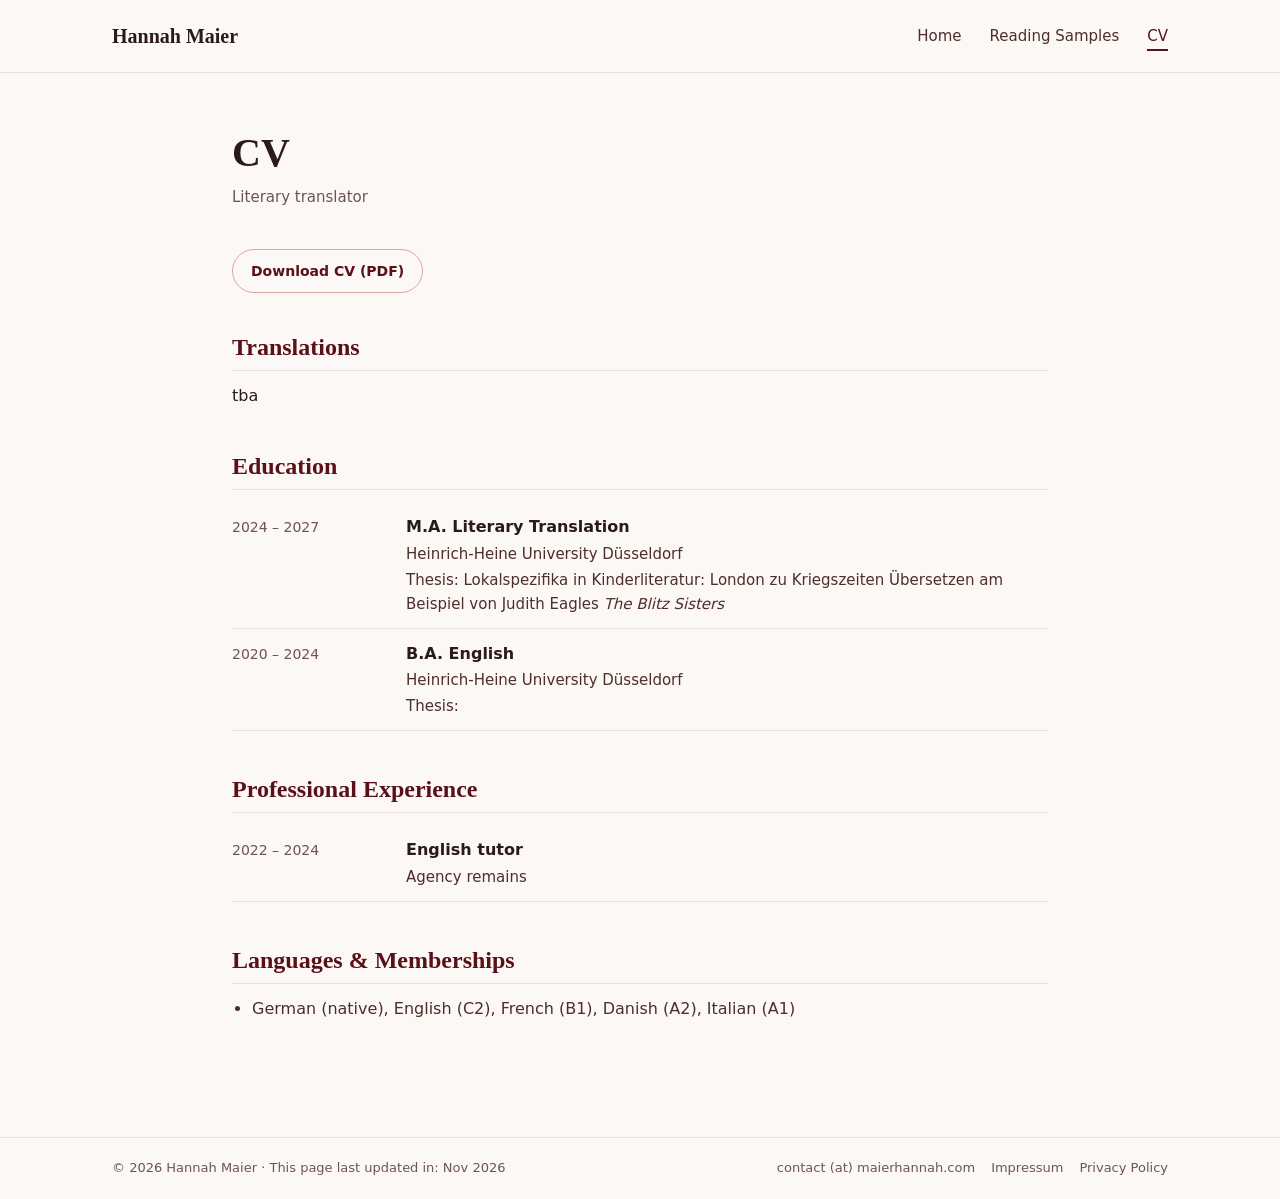
==== cv.html @ 493233e1 "initial commit" ====
<!DOCTYPE html>
<html lang="en">
<head>
  <meta charset="utf-8">
  <meta name="viewport" content="width=device-width, initial-scale=1">
  <title>CV – Hannah Maier</title>
  <link rel="stylesheet" href="css/style.css">
</head>
<body>

  <header class="site-header">
    <div class="container">
      <a class="site-name" href="index.html">Hannah Maier</a>
      <input type="checkbox" id="nav-toggle" class="nav-toggle">
      <label for="nav-toggle" class="nav-toggle-label"><span class="hamburger"></span><span class="visually-hidden">Menu</span></label>
      <nav class="site-nav" aria-label="Main">
        <ul>
          <li><a href="index.html">Home</a></li>
          <li><a href="samples.html">Reading Samples</a></li>
          <li><a href="cv.html" aria-current="page">CV</a></li>
        </ul>
      </nav>
    </div>
  </header>

  <main class="content">
    <h1 class="page-title">CV</h1>
    <p class="page-intro">Literary translator</p>
    <!-- Optional: delete if there's no PDF version -->
    <p class="cv-download"><a class="button button-secondary" href="cv/[Her-Name]-CV.pdf">Download CV (PDF)</a></p>

    <!-- Each section: copy one .cv-entry per item, newest first.
         Delete any section that doesn't apply yet. -->

    <section class="section">
      <h2 class="section-title">Translations</h2>
      tba
      <!--<div class="cv-entry">
        <span class="cv-date">[forthcoming 2027]</span>
        <div>
          <p class="cv-what">[Author]: <em>[German title]</em></p>
          <p class="cv-detail">[Publisher], from the [English] · original: <em>[Original title]</em></p>
        </div>
      </div>
      <div class="cv-entry">
        <span class="cv-date">[2026]</span>
        <div>
          <p class="cv-what">[Short story / excerpt / anthology contribution]</p>
          <p class="cv-detail">[Magazine, anthology or publisher]</p>
        </div>
      </div>-->
    </section>

    <section class="section">
      <h2 class="section-title">Education</h2>
      <div class="cv-entry">
        <span class="cv-date">2024 – 2027</span>
        <div>
          <p class="cv-what">M.A. Literary Translation</p>
          <p class="cv-detail">Heinrich-Heine University Düsseldorf</p>
          <p class="cv-detail">Thesis: Lokalspezifika in Kinderliteratur: London zu Kriegszeiten Übersetzen am Beispiel von Judith Eagles <i>The Blitz Sisters</i></p>
        </div>
      </div>
      <div class="cv-entry">
        <span class="cv-date">2020 – 2024</span>
        <div>
          <p class="cv-what">B.A. English</p>
          <p class="cv-detail">Heinrich-Heine University Düsseldorf</p>
          <p class="cv-detail">Thesis: </p>
        </div>
      </div>
    </section>

    <!--
    <section class="section">
      <h2 class="section-title">Workshops, Mentorships &amp; Grants</h2>
      <div class="cv-entry">
        <span class="cv-date">[2026]</span>
        <div>
          <p class="cv-what">[Workshop / mentorship / scholarship name]</p>
          <p class="cv-detail">[Organiser or funding body]</p>
        </div>
      </div>
    </section>-->

    <section class="section">
      <h2 class="section-title">Professional Experience</h2>
      <div class="cv-entry">
        
        <span class="cv-date">2022 – 2024</span>
        <div>
          <p class="cv-what">English tutor</p>
          <p class="cv-detail">Agency remains</p>
        </div>
      </div>
    </section>

    <section class="section">
      <h2 class="section-title">Languages &amp; Memberships</h2>
      <ul class="cv-list">
        <li>German (native), English (C2), French (B1), Danish (A2), Italian (A1)</li>
      </ul>
    </section>
  </main>

  <footer class="site-footer">
    <div class="container">
      <span>© 2026 Hannah Maier · This page last updated in: Nov 2026</span>
      <nav class="footer-links" aria-label="Legal and contact">
        <a href="mailto:contact@maierhannah.com">contact (at) maierhannah.com</a>
        <a href="impressum.html">Impressum</a>
        <a href="privacy.html">Privacy Policy</a>
      </nav>
    </div>
  </footer>

</body>
</html>
---- css/style.css ----
/* ---------- Design tokens ---------- */
:root {
  --color-text: #2B1A1C;          /* near-black with a burgundy tint */
  --color-text-muted: #4E2E2A;    /* chocolate brown from the board */
  --color-text-subtle: #6E5552;   /* soft brown for small labels */
  --color-accent: #5A1018;        /* deep burgundy (board background) */
  --color-accent-dark: #3F0A11;   /* hover state for links and button */
  --color-border: #EADFD9;        /* light rosy divider lines */
  --color-border-strong: #D9A9A3; /* dusty rose: icon circles, link boxes */
  --color-row: #F6ECE8;           /* blush tint on hover */
  --color-photo-bg: #F2E0DC;      /* blush behind the profile photo */
  --color-bg: #FBF8F5;            /* warm ivory from the monogram oval */

  --font-sans: "Inter", system-ui, -apple-system, "Segoe UI", Roboto, sans-serif;
  --font-serif: "Source Serif 4", Georgia, "Times New Roman", serif;

  --max-width: 1120px;
  --content-width: 880px;
  --radius: 6px;
}

/* ---------- Base ---------- */
*, *::before, *::after { box-sizing: border-box; }

html { -webkit-text-size-adjust: 100%; }

body {
  margin: 0;
  min-height: 100vh;
  display: flex;
  flex-direction: column;
  font-family: var(--font-sans);
  font-size: 16px;
  line-height: 1.6;
  color: var(--color-text);
  background: var(--color-bg);
}

main { flex: 1 0 auto; }

/* Home page: profile + facts row stacked and centred vertically */
.home main { display: flex; flex-direction: column; justify-content: center; align-items: stretch; }
.home .profile { width: 100%; }

a { color: var(--color-accent); text-decoration: none; }
a:hover { color: var(--color-accent-dark); text-decoration: underline; }
a:focus-visible, .nav-toggle:focus-visible + .nav-toggle-label {
  outline: 3px solid var(--color-accent);
  outline-offset: 3px;
  border-radius: 4px;
}

.married {
  font-style: italic;
  text-align-last: left;
}

h1, h2, h3 { font-family: var(--font-serif); line-height: 1.2; }

img { max-width: 100%; height: auto; }

.visually-hidden {
  position: absolute !important;
  width: 1px; height: 1px;
  overflow: hidden; clip: rect(0 0 0 0);
  white-space: nowrap;
}

.container { max-width: var(--max-width); margin: 0 auto; padding: 0 32px; }
.content   { max-width: var(--content-width); margin: 0 auto; padding: 56px 32px 72px; }

/* ---------- Header & navigation ---------- */
.site-header { border-bottom: 1px solid var(--color-border); }

.site-header .container {
  display: flex;
  flex-wrap: wrap;
  align-items: center;
  justify-content: space-between;
  gap: 16px;
  padding-top: 20px;
  padding-bottom: 20px;
}

.site-name {
  font-family: var(--font-serif);
  font-size: 20px;
  font-weight: 700;
  color: var(--color-text);
}
.site-name:hover { color: var(--color-text); text-decoration: none; }

.site-nav ul {
  display: flex;
  flex-wrap: wrap;
  gap: 28px;
  margin: 0;
  padding: 0;
  list-style: none;
  font-size: 15px;
  font-weight: 500;
}
.site-nav a { color: var(--color-text-muted); padding-bottom: 4px; }
.site-nav a:hover { color: var(--color-accent); text-decoration: none; }
.site-nav a[aria-current="page"] {
  color: var(--color-accent);
  border-bottom: 2px solid var(--color-accent);
}

/* Mobile menu (CSS only: a hidden checkbox toggles the menu) */
.nav-toggle { position: absolute; opacity: 0; width: 1px; height: 1px; }
.nav-toggle-label { display: none; }

@media (max-width: 760px) {
  .nav-toggle-label {
    display: flex;
    align-items: center;
    justify-content: center;
    width: 44px;
    height: 44px;
    border: 1px solid var(--color-border-strong);
    border-radius: 10px;
    cursor: pointer;
  }
  .nav-toggle-label .hamburger,
  .nav-toggle-label .hamburger::before,
  .nav-toggle-label .hamburger::after {
    display: block;
    width: 20px;
    height: 2px;
    background: var(--color-text);
    border-radius: 2px;
    position: relative;
    content: "";
  }
  .nav-toggle-label .hamburger::before { position: absolute; top: -6px; }
  .nav-toggle-label .hamburger::after  { position: absolute; top: 6px; }

  .site-nav { display: none; width: 100%; }
  .nav-toggle:checked ~ .site-nav { display: block; }
  .site-nav ul { flex-direction: column; gap: 0; }
  .site-nav li a {
    display: block;
    padding: 12px 0;
    border-bottom: 1px solid var(--color-border);
  }
  .site-nav a[aria-current="page"] { border-bottom: 1px solid var(--color-border); font-weight: 600; }
}

/* ---------- Home: profile ---------- */
.profile {
  display: flex;
  flex-wrap: wrap;
  align-items: center;
  gap: 64px;
  padding-top: 72px;
  padding-bottom: 72px;
}

.profile-photo {
  flex: 0 0 300px;
  width: 300px;
  height: 300px;
  border-radius: 50%;
  object-fit: cover;
  background: var(--color-photo-bg);
  border: 6px solid var(--color-bg);
  box-shadow: 0 0 0 1px #E8D3CE, 0 12px 32px rgba(90, 16, 24, 0.12);
}

.profile-text { flex: 1 1 420px; min-width: 0; }

.profile-languages {
  margin: 0 0 14px;
  font-size: 14px;
  font-weight: 600;
  letter-spacing: 0.06em;
  text-transform: uppercase;
  color: var(--color-text-subtle);
}
.profile-text h1 { margin: 0 0 14px; font-size: 52px; font-weight: 700; line-height: 1.1; }
.profile-title { margin: 0 0 14px; font-size: 22px; font-weight: 500; color: var(--color-accent); }
.profile-affiliation { margin: 0; font-size: 17px; line-height: 1.5; color: var(--color-text-muted); }
.profile-intro { margin: 22px 0 0; max-width: 560px; color: var(--color-text-muted); font-style: italic; }

/* Links & buttons */
.links {
  display: flex;
  flex-wrap: wrap;
  align-items: center;
  gap: 10px;
  margin: 28px 0 0;
  padding: 0;
  list-style: none;
}

.social-link {
  display: inline-flex;
  align-items: center;
  justify-content: center;
  width: 44px;
  height: 44px;
  border: 1px solid var(--color-border-strong);
  border-radius: 50%;
  transition: border-color 0.15s, background-color 0.15s;
}
.social-link:hover { border-color: var(--color-accent); background: var(--color-row); }
.social-link img { width: 22px; height: 22px; }

.button {
  display: inline-flex;
  align-items: center;
  gap: 8px;
  min-height: 44px;
  padding: 0 18px;
  border: 1px solid var(--color-accent);
  border-radius: 22px;
  background: var(--color-accent);
  color: #FFFFFF;
  font-size: 14px;
  font-weight: 600;
}
.button:hover { background: var(--color-accent-dark); color: #FFFFFF; text-decoration: none; }

.button-secondary {
  background: transparent;
  color: var(--color-accent);
  border-color: var(--color-border-strong);
}
.button-secondary:hover { background: var(--color-row); color: var(--color-accent-dark); }

/* Home: three short columns below the profile */
.facts {
  display: grid;
  grid-template-columns: repeat(3, minmax(0, 1fr));
  gap: 40px;
  padding-top: 36px;
  padding-bottom: 64px;
  border-top: 1px solid var(--color-border);
}
.fact h2 { margin: 0 0 8px; font-size: 19px; font-weight: 600; color: var(--color-accent); }
.fact p, .fact ul { margin: 0; font-size: 15px; color: var(--color-text-muted); }
.fact ul { padding-left: 18px; }
.fact li { margin-bottom: 4px; }

@media (max-width: 760px) {
  .profile { flex-direction: column; text-align: center; gap: 24px; padding-top: 40px; padding-bottom: 48px; }
  .profile-photo { flex-basis: auto; width: 200px; height: 200px; }
  .profile-text { flex-basis: auto; }
  .profile-text h1 { font-size: 36px; }
  .profile-title { font-size: 18px; }
  .profile-intro { margin-left: auto; margin-right: auto; }
  .links { justify-content: center; }
  .facts { grid-template-columns: 1fr; gap: 28px; text-align: left; }
}

/* ---------- Sub-pages ---------- */
.page-title { margin: 0 0 8px; font-size: 40px; font-weight: 700; }
.page-intro { margin: 0 0 40px; font-size: 15px; color: var(--color-text-subtle); }

.section { margin-bottom: 44px; }
.section-title {
  margin: 0 0 12px;
  padding-bottom: 8px;
  font-size: 24px;
  font-weight: 600;
  color: var(--color-accent);
  border-bottom: 1px solid var(--color-border);
}

/* Reading samples */
.sample { padding: 32px 0; border-bottom: 1px solid var(--color-border); }
.sample:first-of-type { padding-top: 0; }
.sample-title { margin: 0 0 4px; font-size: 26px; font-weight: 600; }
.sample-meta { margin: 0 0 12px; font-size: 14px; color: var(--color-text-subtle); }
.tags { display: flex; flex-wrap: wrap; gap: 6px; margin: 0 0 16px; padding: 0; list-style: none; }
.tags li {
  padding: 2px 10px;
  border-radius: 999px;
  background: var(--color-row);
  font-size: 13px;
  color: var(--color-text-muted);
}
.sample-blurb { margin: 0 0 18px; color: var(--color-text-muted); }
.sample-excerpt {
  margin: 0 0 20px;
  padding: 4px 0 4px 22px;
  border-left: 2px solid var(--color-border-strong);
  font-family: var(--font-serif);
  font-size: 18px;
  line-height: 1.75;
  color: var(--color-text);
}
.sample-excerpt p { margin: 0 0 12px; }
.sample-excerpt p:last-child { margin-bottom: 0; }

/* CV */
.cv-download { margin: 0 0 40px; }
.cv-entry {
  display: grid;
  grid-template-columns: 150px minmax(0, 1fr);
  gap: 2px 24px;
  padding: 12px 0;
  border-bottom: 1px solid var(--color-border);
}
.cv-date { font-size: 14px; color: var(--color-text-subtle); font-variant-numeric: tabular-nums; padding-top: 2px; }
.cv-what { margin: 0; font-weight: 600; }
.cv-detail { margin: 2px 0 0; font-size: 15px; color: var(--color-text-muted); }
.cv-list { margin: 0; padding-left: 20px; color: var(--color-text-muted); }
.cv-list li { margin-bottom: 6px; }

@media (max-width: 640px) {
  .cv-entry { grid-template-columns: 1fr; }
}

/* Legal pages (Impressum & privacy) */
.legal h2 { margin: 36px 0 8px; font-size: 22px; }
.legal p, .legal address { margin: 0 0 12px; font-style: normal; color: var(--color-text-muted); }

/* ---------- Footer ---------- */
.site-footer { border-top: 1px solid var(--color-border); font-size: 13px; color: var(--color-text-subtle); }
.site-footer .container {
  display: flex;
  flex-wrap: wrap;
  justify-content: space-between;
  gap: 12px;
  padding-top: 20px;
  padding-bottom: 20px;
}
.site-footer a { color: var(--color-text-subtle); }
.site-footer a:hover { color: var(--color-accent); }
.footer-links { display: flex; flex-wrap: wrap; gap: 16px; }

@media (max-width: 760px) {
  .container { padding-left: 20px; padding-right: 20px; }
  .content { padding: 36px 20px 56px; }
  .page-title { font-size: 32px; }
  .site-footer .container { flex-direction: column; align-items: center; text-align: center; }
}
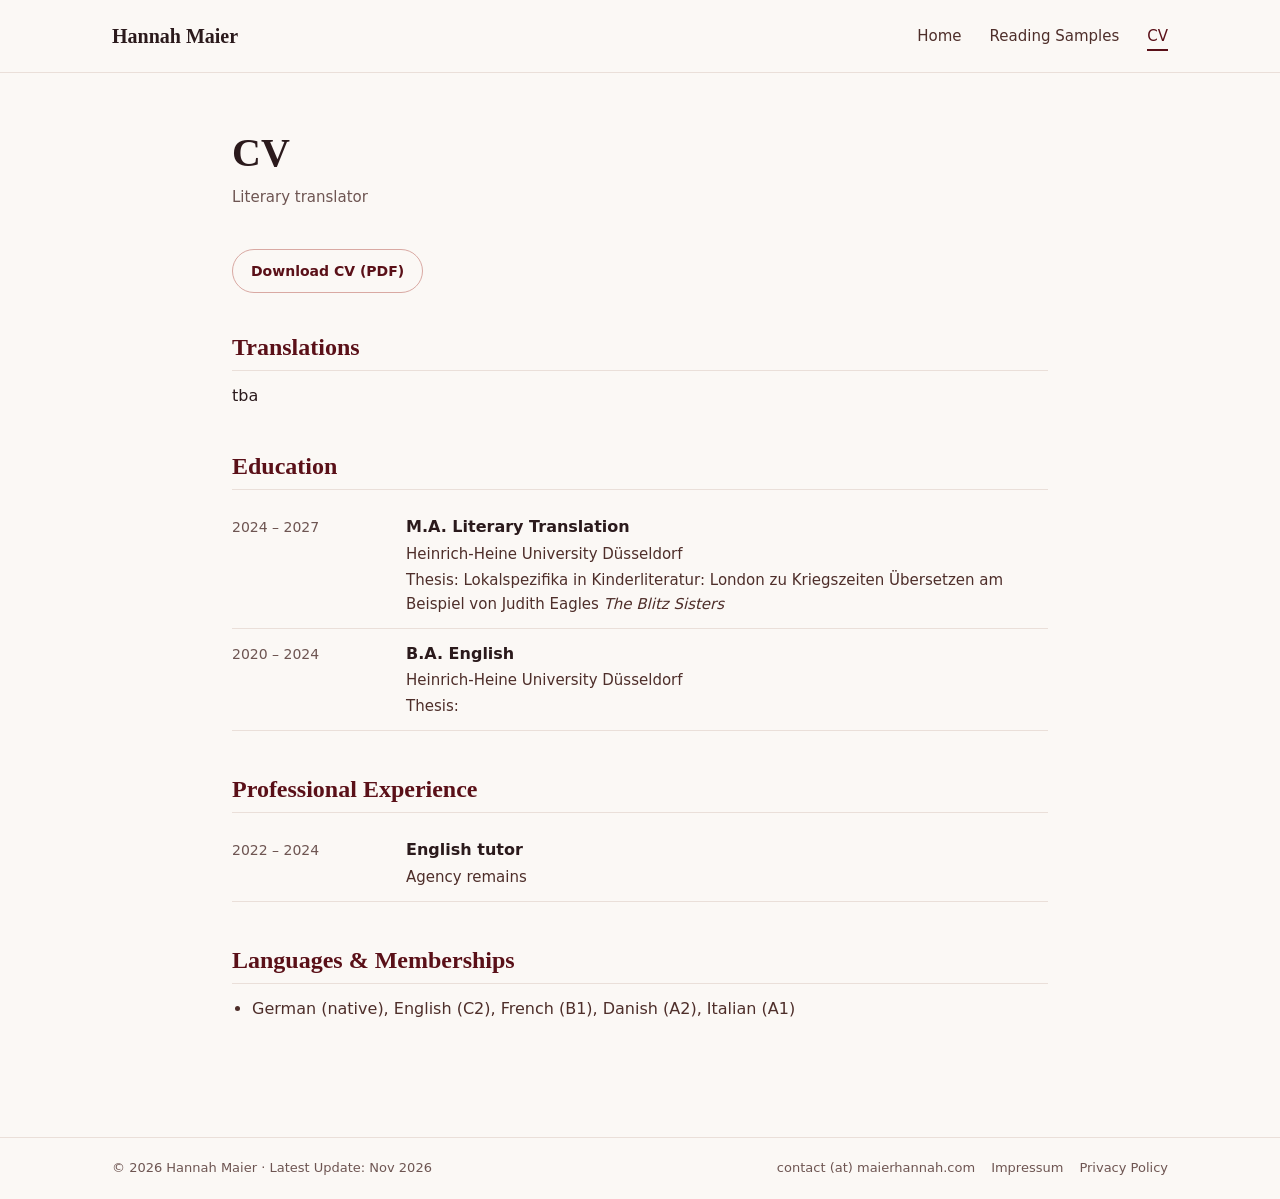
==== commit bc28e327: "privacy plicy updated" ====
--- a/cv.html
+++ b/cv.html
@@ -5,6 +5,8 @@
   <meta name="viewport" content="width=device-width, initial-scale=1">
   <title>CV – Hannah Maier</title>
   <link rel="stylesheet" href="css/style.css">
+    <link rel="icon" href="images/favicon.ico" sizes="any">
+  <link rel="apple-touch-icon" href="images/apple-touch-icon.png">
 </head>
 <body>
 
@@ -27,7 +29,7 @@
     <h1 class="page-title">CV</h1>
     <p class="page-intro">Literary translator</p>
     <!-- Optional: delete if there's no PDF version -->
-    <p class="cv-download"><a class="button button-secondary" href="cv/[Her-Name]-CV.pdf">Download CV (PDF)</a></p>
+    <p class="cv-download"><a class="button button-secondary" href="#.pdf">Download CV (PDF)</a></p>
 
     <!-- Each section: copy one .cv-entry per item, newest first.
          Delete any section that doesn't apply yet. -->
@@ -105,7 +107,7 @@
 
   <footer class="site-footer">
     <div class="container">
-      <span>© 2026 Hannah Maier · This page last updated in: Nov 2026</span>
+      <span>© 2026 Hannah Maier · Latest Update: Nov 2026</span>
       <nav class="footer-links" aria-label="Legal and contact">
         <a href="mailto:contact@maierhannah.com">contact (at) maierhannah.com</a>
         <a href="impressum.html">Impressum</a>
--- a/css/style.css
+++ b/css/style.css
@@ -338,4 +338,5 @@
   .content { padding: 36px 20px 56px; }
   .page-title { font-size: 32px; }
   .site-footer .container { flex-direction: column; align-items: center; text-align: center; }
-}
+  .footer-links { justify-content: center; }
+}
